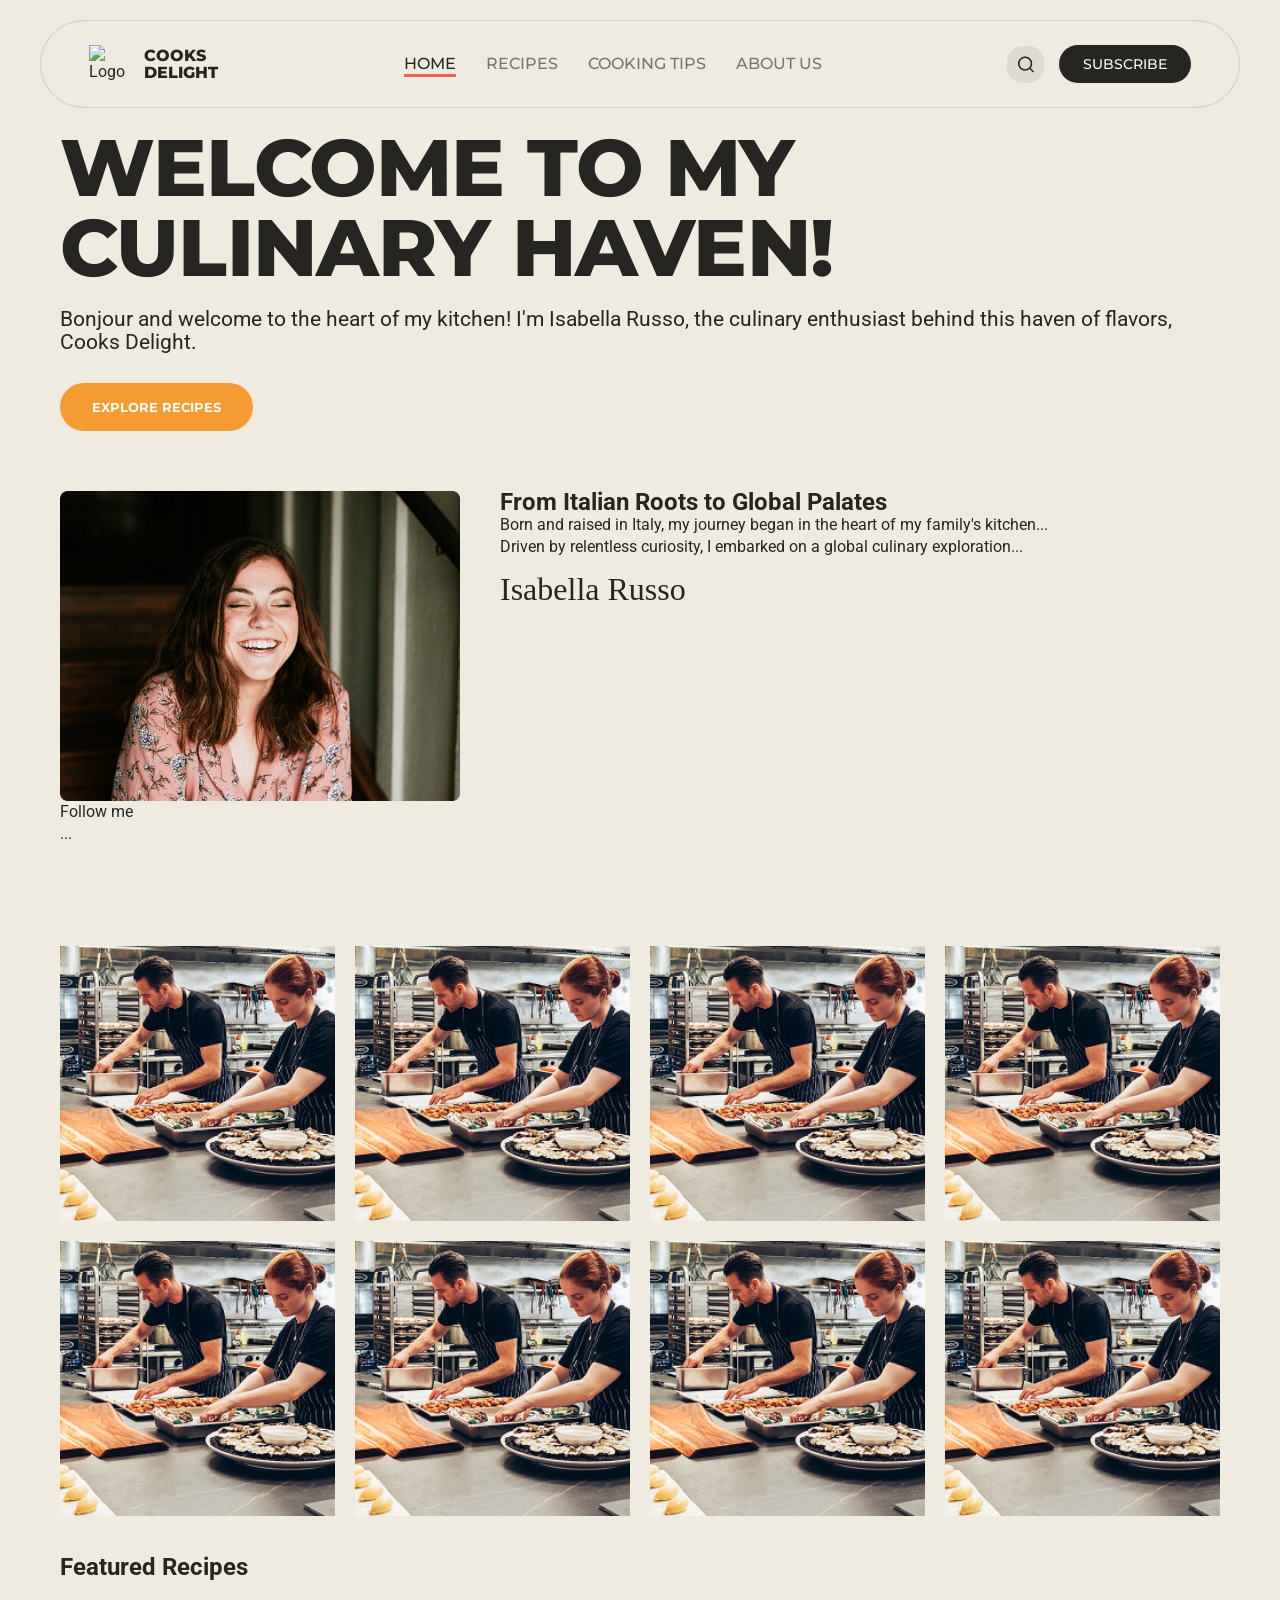
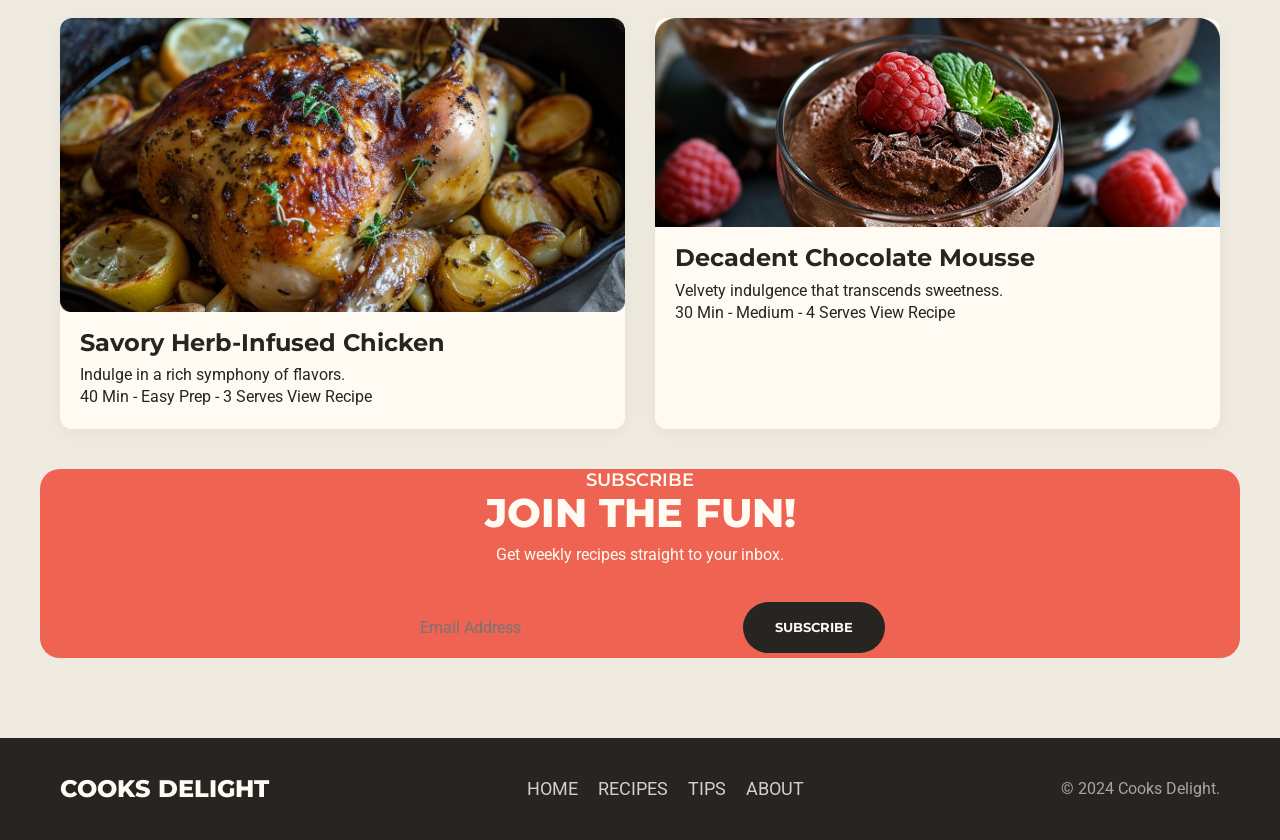
==== index.html @ e59976ca "all css connected" ====
<!DOCTYPE html>
<html lang="en">
<head>
    <meta charset="UTF-8">
    <meta name="viewport" content="width=device-width, initial-scale=1.0">
    <title>Cooks Delight | Culinary Blog</title>
    <link rel="stylesheet" href="css/style.css">
    <link href="https://fonts.googleapis.com/css2?family=Montserrat:wght@700;800&family=Roboto:wght@300;400;500&family=Homemade+Apple&display=swap" rel="stylesheet">
</head>
<body>

    <header class="main-header">
        <nav class="container nav-bar">
           <div class="logo">
                <img src="images/logo.png" alt="Logo" class="logo-icon">
                 <strong>Cooks<br>Delight</strong>
            </div>

            <button class="burger-menu" aria-label="Open menu" onclick="document.querySelector('.nav-links').classList.toggle('active')">
                <span></span>
                <span></span>
                <span></span>
            </button>

            <ul class="nav-links">
                <li><a href="#" class="active">Home</a></li>
                <li><a href="#">Recipes</a></li>
                <li><a href="#">Cooking Tips</a></li>
                <li><a href="#">About Us</a></li>
            </ul>

            <div class="nav-controls">
                <button class="search-btn" aria-label="Search"><img src="images/Search.png" alt="search"></button>
                <button class="subscribe-btn-small">Subscribe</button>
            </div>
        </nav>
    </header>

    <main>
        <section class="hero container">
            <div class="hero-content">
                <h1>Welcome to my Culinary Haven!</h1>
                <div class="hero-description">
                    <p>Bonjour and welcome to the heart of my kitchen! I'm Isabella Russo, the culinary enthusiast behind this haven of flavors, Cooks Delight.</p>
                    <button class="cta-button">Explore Recipes</button>
                </div>
            </div>
        </section>

        <div class="about-section container">
            <div class="about-grid">
                <aside class="author-card">
                    <img src="images/Author.png" alt="Isabella Russo">
                    <div class="social-follow">
                        <span>Follow me</span>
                        <div class="icons">...</div>
                    </div>
                </aside>
                <article class="biography">
                    <h2>From Italian Roots to Global Palates</h2>
                    <p>Born and raised in Italy, my journey began in the heart of my family's kitchen...</p>
                    <p>Driven by relentless curiosity, I embarked on a global culinary exploration...</p>
                    <p class="signature">Isabella Russo</p>
                </article>
            </div>
            <div class="photo-grid">
                    <div class="photo-item"><img src="images/grid1.png" alt="Cooking process 1"></div>
                    <div class="photo-item"><img src="images/grid1.png" alt="Cooking process 2"></div>
                    <div class="photo-item"><img src="images/grid1.png" alt="Cooking process 3"></div>
                    <div class="photo-item"><img src="images/grid1.png" alt="Cooking process 4"></div>
                    <div class="photo-item"><img src="images/grid1.png" alt="Cooking process 5"></div>
                    <div class="photo-item"><img src="images/grid1.png" alt="Cooking process 6"></div>
                    <div class="photo-item"><img src="images/grid1.png" alt="Cooking process 7"></div>
                    <div class="photo-item"><img src="images/grid1.png" alt="Cooking process 8"></div>
            </div>
        </div>

        <section class="featured-recipes container">
            <h2>Featured Recipes</h2>
            <div class="recipe-grid">
                
                <article class="recipe-card" itemscope itemtype="https://schema.org/Recipe">
                    <img itemprop="image" src="images/lemonChicken.png" alt="Herb Chicken">
                    <div class="recipe-info">
                        <h3 itemprop="name">Savory Herb-Infused Chicken</h3>
                        <p itemprop="description">Indulge in a rich symphony of flavors.</p>
                        
                        <ul class="hidden-data">
                            <li itemprop="recipeIngredient">1 whole chicken</li>
                            <li itemprop="recipeIngredient">Fresh rosemary and thyme</li>
                            <li itemprop="recipeInstructions">Preheat oven to 180°C. Season chicken. Roast for 40 minutes.</li>
                        </ul>

                        <div class="recipe-meta">
                            <span>40 Min - Easy Prep - 3 Serves</span>
                            <a href="#" class="view-recipe">View Recipe</a>
                        </div>
                    </div>
                </article>

                <article class="recipe-card" itemscope itemtype="https://schema.org/Recipe">
                    <img itemprop="image" src="images/mosse.png" alt="Chocolate Mousse">
                    <div class="recipe-info">
                        <h3 itemprop="name">Decadent Chocolate Mousse</h3>
                        <p itemprop="description">Velvety indulgence that transcends sweetness.</p>
                        
                        <ul class="hidden-data">
                            <li itemprop="recipeIngredient">Dark chocolate</li>
                            <li itemprop="recipeIngredient">Heavy cream</li>
                            <li itemprop="recipeInstructions">Melt chocolate. Whip cream. Fold together and chill for 2 hours.</li>
                        </ul>

                        <div class="recipe-meta">
                            <span>30 Min - Medium - 4 Serves</span>
                            <a href="#" class="view-recipe">View Recipe</a>
                        </div>
                    </div>
                </article>

            </div>
        </section>

        <section class="cta-box container">
            <div class="cta-content">
                <span>Subscribe</span>
                <h2>Join the fun!</h2>
                <p>Get weekly recipes straight to your inbox.</p>
                <form class="subscribe-form">
                    <input type="email" placeholder="Email Address" required>
                    <button type="submit">Subscribe</button>
                </form>
            </div>
        </section>
    </main>

    <footer class="main-footer">
        <div class="container footer-content">
            <div class="logo-footer">Cooks Delight</div>
            <nav class="footer-nav">
                <a href="#">Home</a>
                <a href="#">Recipes</a>
                <a href="#">Tips</a>
                <a href="#">About</a>
            </nav>
            <p class="copyright">© 2024 Cooks Delight.</p>
        </div>
    </footer>

</body>
</html>
---- css/style.css ----
@import 'variables.css';
@import 'header.css';
@import 'main.css';
@import 'footer.css';

/* 2. БАЗОВЫЕ СБРОСЫ (Reset) */
* {
    margin: 0;
    padding: 0;
    box-sizing: border-box; 
}

html {
    scroll-behavior: smooth; 
}

body {
    background-color: var(--color-background);
    font-family: var(--font-body);
    color: var(--color-dark);
    line-height: var(--lh-p);
    -webkit-font-smoothing: antialiased;
}

/* 3. ГЛОБАЛЬНЫЕ КЛАССЫ (Layout) */
.container {
    max-width: var(--container-width, 1200px); /* Добавил фоллбэк на всякий случай */
    margin: 0 auto;
    padding: 0 20px; 
}

.hidden-data {
    display: none;
}

img {
    max-width: 100%;
    height: auto;
    display: block;
}

a {
    text-decoration: none;
    color: inherit;
    transition: var(--transition, 0.3s ease);
}

button {
    cursor: pointer;
    border: none;
    background: none;
    transition: var(--transition, 0.3s ease);
}

/* 4. КОРРЕКЦИЯ ДЛЯ СЕКЦИИ ABOUT */
.about-grid {
    display: flex;
    flex-direction: column;
    gap: 40px;
    padding: 60px 0;
}

.signature {
    font-family: var(--font-signature);
    font-size: 32px;
    margin-top: 20px;
}

@media (min-width: 1024px) {
    .about-grid {
        flex-direction: row; 
        align-items: flex-start;
    }
    
    .author-card {
        flex: 0 0 400px; 
    }
}
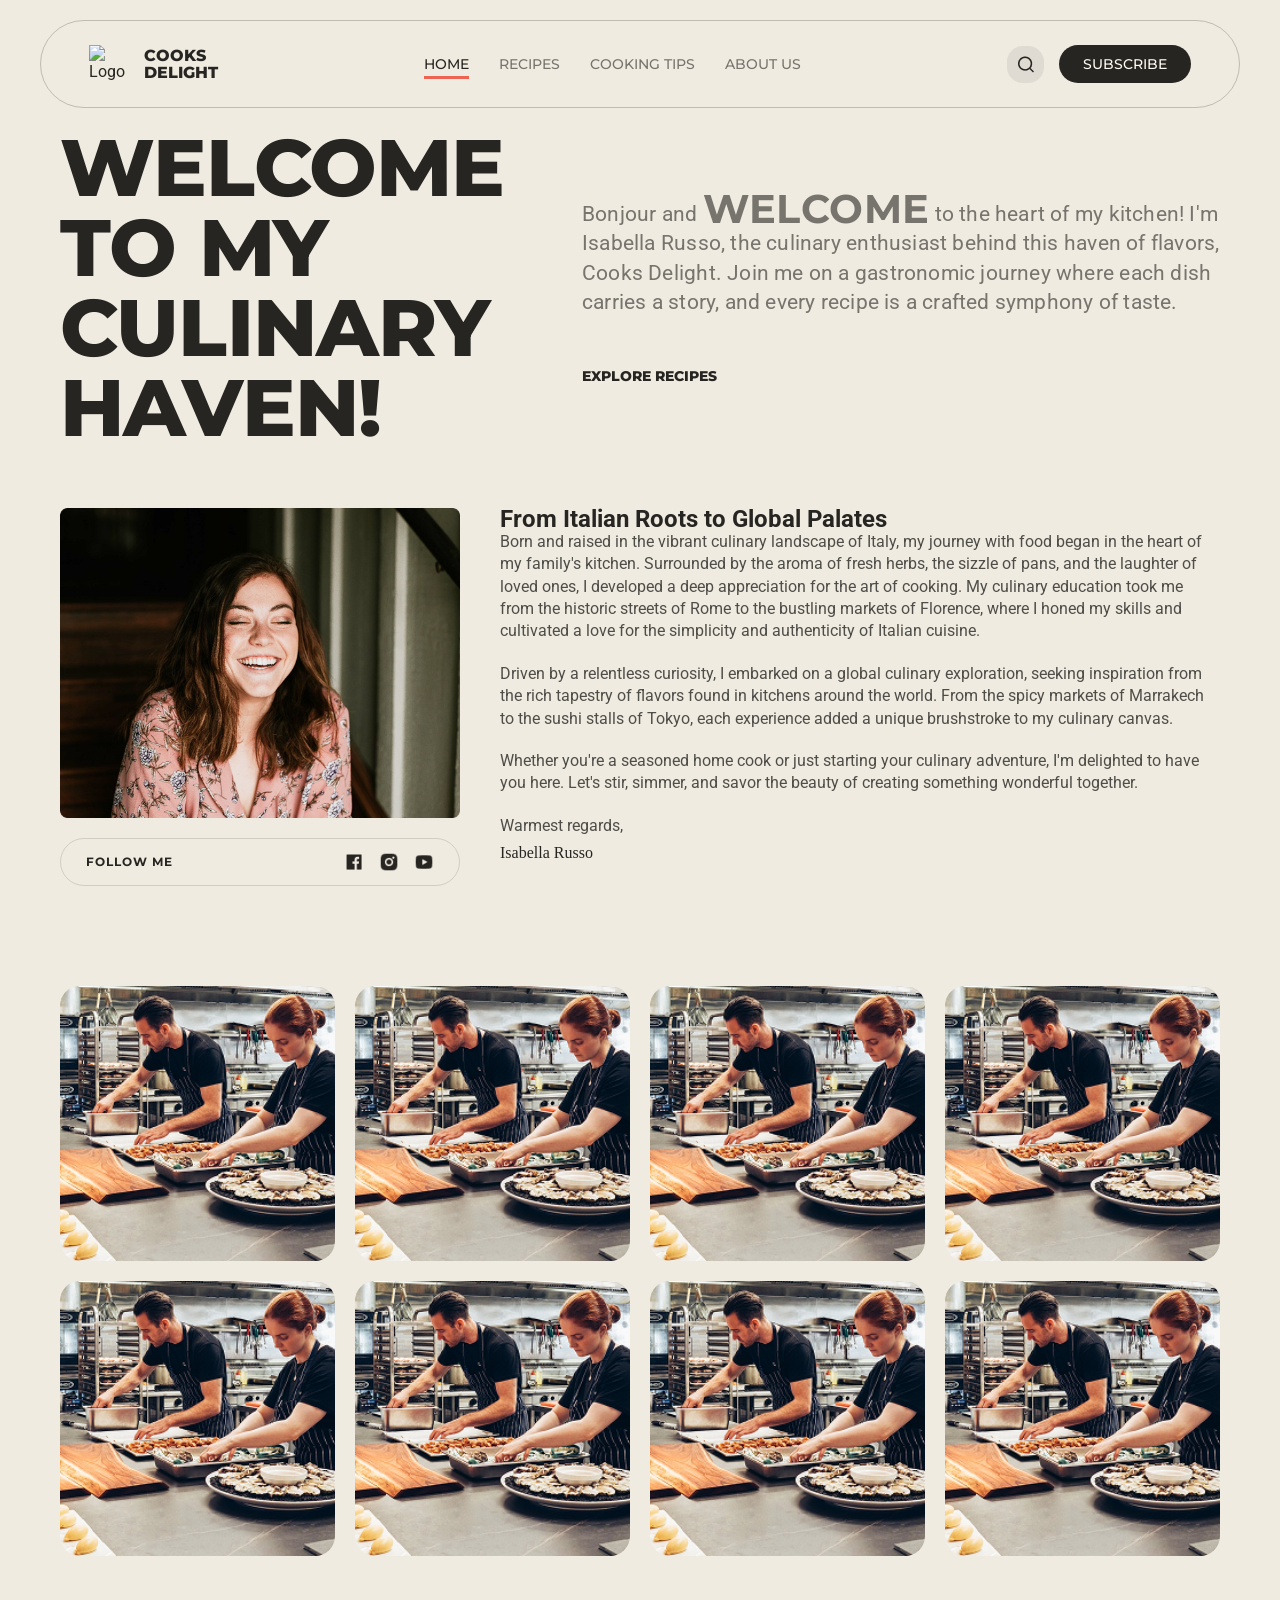
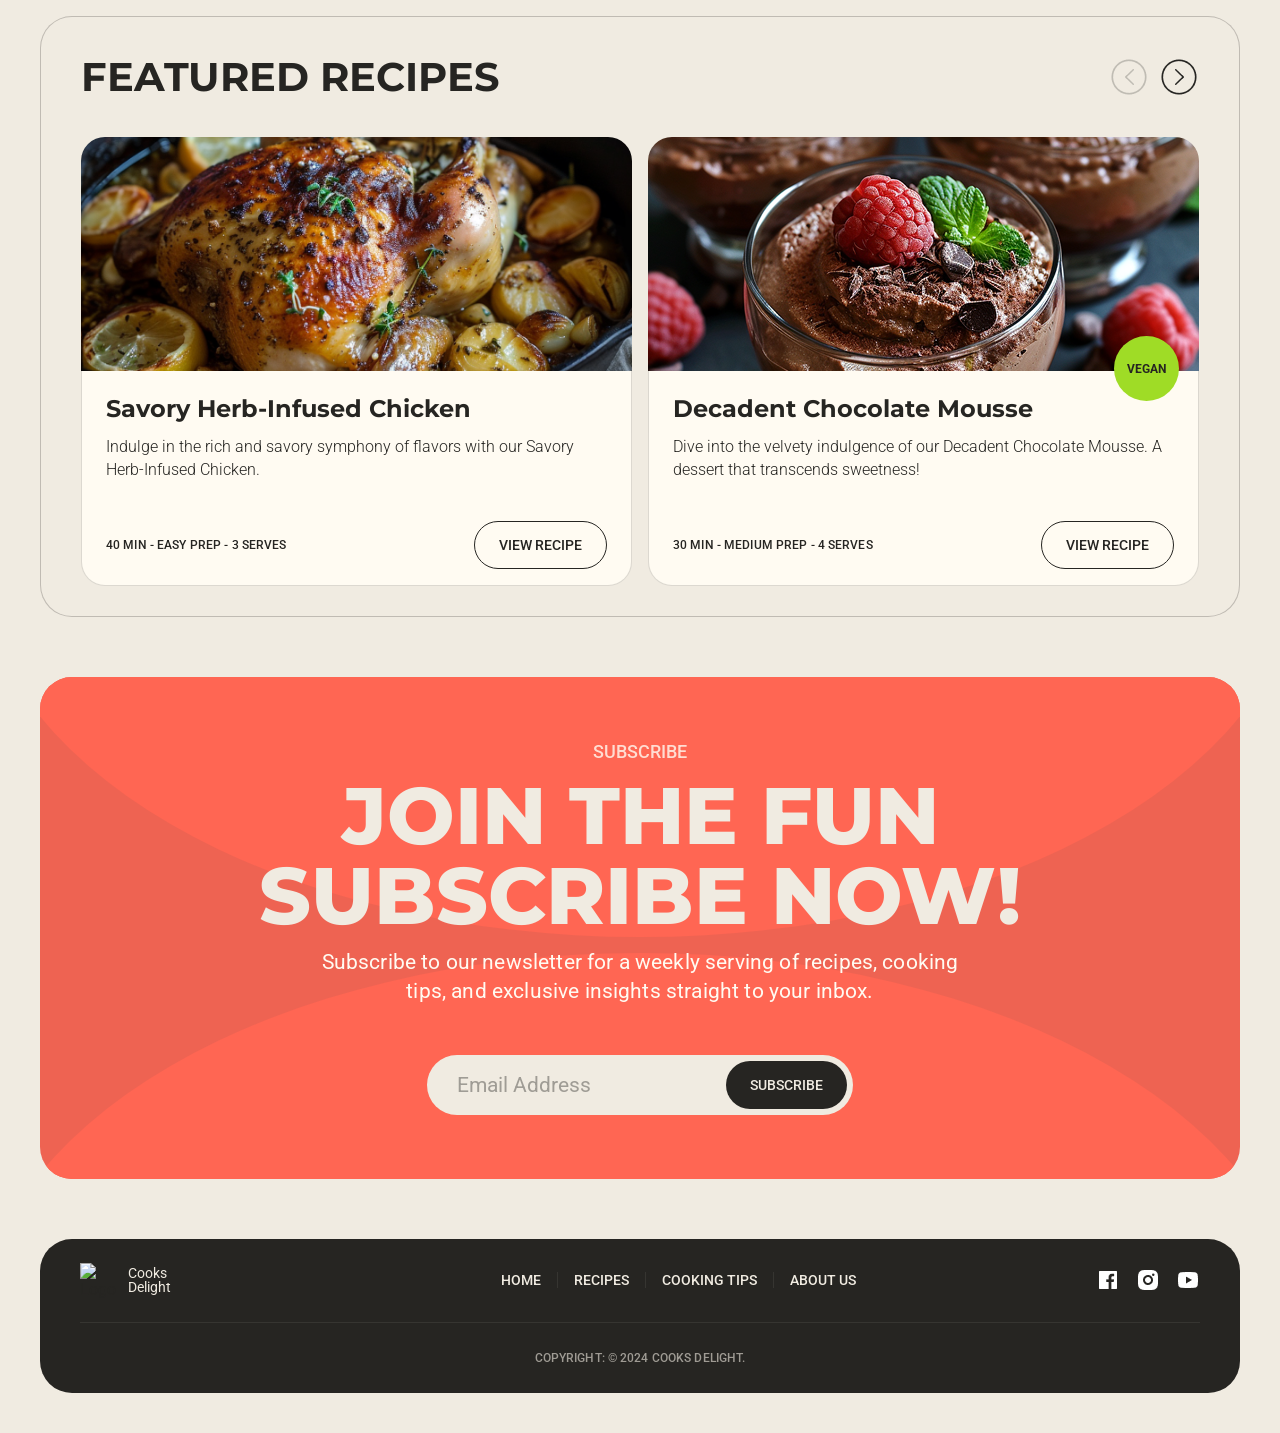
==== commit df8f2dab: "all css connected" ====
--- a/index.html
+++ b/index.html
@@ -41,8 +41,8 @@
             <div class="hero-content">
                 <h1>Welcome to my Culinary Haven!</h1>
                 <div class="hero-description">
-                    <p>Bonjour and welcome to the heart of my kitchen! I'm Isabella Russo, the culinary enthusiast behind this haven of flavors, Cooks Delight.</p>
-                    <button class="cta-button">Explore Recipes</button>
+                <p>Bonjour and <span class="highlight-welcome">WELCOME</span> to the heart of my kitchen! I'm Isabella Russo, the culinary enthusiast behind this haven of flavors, Cooks Delight. Join me on a gastronomic journey where each dish carries a story, and every recipe is a crafted symphony of taste.</p>
+                <button class="cta-button">Explore Recipes</button>
                 </div>
             </div>
         </section>
@@ -52,14 +52,20 @@
                 <aside class="author-card">
                     <img src="images/Author.png" alt="Isabella Russo">
                     <div class="social-follow">
-                        <span>Follow me</span>
-                        <div class="icons">...</div>
+                    <span>Follow me</span>
+                        <div class="icons">
+                            <a href="#"><img src="images/facebook.png" alt="FB"></a>
+                            <a href="#"><img src="images/instagram.png" alt="IG"></a>
+                            <a href="#"><img src="images/youtube.png" alt="YT"></a>
+                        </div>
                     </div>
                 </aside>
                 <article class="biography">
                     <h2>From Italian Roots to Global Palates</h2>
-                    <p>Born and raised in Italy, my journey began in the heart of my family's kitchen...</p>
-                    <p>Driven by relentless curiosity, I embarked on a global culinary exploration...</p>
+                    <p>Born and raised in the vibrant culinary landscape of Italy, my journey with food began in the heart of my family's kitchen. Surrounded by the aroma of fresh herbs, the sizzle of pans, and the laughter of loved ones, I developed a deep appreciation for the art of cooking. My culinary education took me from the historic streets of Rome to the bustling markets of Florence, where I honed my skills and cultivated a love for the simplicity and authenticity of Italian cuisine.</p>
+                    <p>Driven by a relentless curiosity, I embarked on a global culinary exploration, seeking inspiration from the rich tapestry of flavors found in kitchens around the world. From the spicy markets of Marrakech to the sushi stalls of Tokyo, each experience added a unique brushstroke to my culinary canvas.</p>
+                    <p>Whether you're a seasoned home cook or just starting your culinary adventure, I'm delighted to have you here. Let's stir, simmer, and savor the beauty of creating something wonderful together.</p>
+                    <p>Warmest regards,</p>
                     <p class="signature">Isabella Russo</p>
                 </article>
             </div>
@@ -76,75 +82,101 @@
         </div>
 
         <section class="featured-recipes container">
-            <h2>Featured Recipes</h2>
-            <div class="recipe-grid">
+    <div class="featured-header">
+        <h2>Featured Recipes</h2>
+        <div class="slider-controls">
+            <div class="arrow-btn" aria-label="Previous"><img src="images/ArrowLeft.png" alt="ArrowLeft"></div>
+            <div class="arrow-btn" aria-label="Next"><img src="images/ArrowRight.png" alt="ArrowRight"></div>
+        </div>
+    </div>
+
+    <div class="recipe-grid">
+        <article class="recipe-card" itemscope itemtype="https://schema.org/Recipe">
+            <img itemprop="image" src="images/lemonChicken.png" alt="Herb Chicken">
+            <div class="recipe-info">
+                <div class="recipe-copy">
+                    <h3 itemprop="name">Savory Herb-Infused Chicken</h3>
+                    <p itemprop="description">Indulge in the rich and savory symphony of flavors with our Savory Herb-Infused Chicken.</p>
+                </div>
                 
-                <article class="recipe-card" itemscope itemtype="https://schema.org/Recipe">
-                    <img itemprop="image" src="images/lemonChicken.png" alt="Herb Chicken">
-                    <div class="recipe-info">
-                        <h3 itemprop="name">Savory Herb-Infused Chicken</h3>
-                        <p itemprop="description">Indulge in a rich symphony of flavors.</p>
-                        
-                        <ul class="hidden-data">
-                            <li itemprop="recipeIngredient">1 whole chicken</li>
-                            <li itemprop="recipeIngredient">Fresh rosemary and thyme</li>
-                            <li itemprop="recipeInstructions">Preheat oven to 180°C. Season chicken. Roast for 40 minutes.</li>
-                        </ul>
+                <ul class="hidden-data">
+                    <li itemprop="recipeIngredient">1 whole chicken</li>
+                    <li itemprop="recipeInstructions">Preheat oven to 180°C. Season chicken. Roast for 40 minutes.</li>
+                </ul>
 
-                        <div class="recipe-meta">
-                            <span>40 Min - Easy Prep - 3 Serves</span>
-                            <a href="#" class="view-recipe">View Recipe</a>
-                        </div>
-                    </div>
-                </article>
+                <div class="recipe-meta">
+                    <span>40 Min - easy prep - 3 serves</span>
+                    <a href="#" class="view-recipe">View Recipe</a>
+                </div>
+            </div>
+        </article>
 
-                <article class="recipe-card" itemscope itemtype="https://schema.org/Recipe">
-                    <img itemprop="image" src="images/mosse.png" alt="Chocolate Mousse">
-                    <div class="recipe-info">
-                        <h3 itemprop="name">Decadent Chocolate Mousse</h3>
-                        <p itemprop="description">Velvety indulgence that transcends sweetness.</p>
-                        
-                        <ul class="hidden-data">
-                            <li itemprop="recipeIngredient">Dark chocolate</li>
-                            <li itemprop="recipeIngredient">Heavy cream</li>
-                            <li itemprop="recipeInstructions">Melt chocolate. Whip cream. Fold together and chill for 2 hours.</li>
-                        </ul>
+        <article class="recipe-card" itemscope itemtype="https://schema.org/Recipe">
+            <div class="image-wrapper">
+                <img itemprop="image" src="images/mosse.png" alt="Chocolate Mousse">
+                <div class="vegan-tag">Vegan</div> </div>
+            <div class="recipe-info">
+                <div class="recipe-copy">
+                    <h3 itemprop="name">Decadent Chocolate Mousse</h3>
+                    <p itemprop="description">Dive into the velvety indulgence of our Decadent Chocolate Mousse. A dessert that transcends sweetness!</p>
+                </div>
+                
+                <ul class="hidden-data">
+                    <li itemprop="recipeIngredient">Dark chocolate</li>
+                    <li itemprop="recipeInstructions">Melt chocolate. Whip cream. Fold together and chill for 2 hours.</li>
+                </ul>
 
-                        <div class="recipe-meta">
-                            <span>30 Min - Medium - 4 Serves</span>
-                            <a href="#" class="view-recipe">View Recipe</a>
-                        </div>
-                    </div>
-                </article>
-
+                <div class="recipe-meta">
+                    <span>30 Min - medium prep - 4 serves</span>
+                    <a href="#" class="view-recipe">View Recipe</a>
+                </div>
             </div>
-        </section>
+        </article>
+    </div>
+</section>
 
         <section class="cta-box container">
-            <div class="cta-content">
-                <span>Subscribe</span>
-                <h2>Join the fun!</h2>
-                <p>Get weekly recipes straight to your inbox.</p>
-                <form class="subscribe-form">
-                    <input type="email" placeholder="Email Address" required>
-                    <button type="submit">Subscribe</button>
-                </form>
-            </div>
-        </section>
+    <div class="bg-shape shape-top"></div>
+    <div class="bg-shape shape-bottom"></div>
+
+    <div class="cta-content">
+        <span class="cta-subtitle">subscribe</span>
+        <h2>Join the fun<br>Subscribe now!</h2>
+        <p>Subscribe to our newsletter for a weekly serving of recipes, cooking tips, and exclusive insights straight to your inbox.</p>
+        
+        <form class="subscribe-form">
+            <input type="email" placeholder="Email Address" required>
+            <button type="submit">Subscribe</button>
+        </form>
+    </div>
+</section>
     </main>
 
-    <footer class="main-footer">
-        <div class="container footer-content">
-            <div class="logo-footer">Cooks Delight</div>
-            <nav class="footer-nav">
-                <a href="#">Home</a>
-                <a href="#">Recipes</a>
-                <a href="#">Tips</a>
-                <a href="#">About</a>
-            </nav>
-            <p class="copyright">© 2024 Cooks Delight.</p>
+    <footer class="main-footer container">
+    <div class="footer-wrapper">
+        <div class="logo-footer">
+            <img src="images/logo.png" alt="Logo" class="footer-logo-icon"> <span>Cooks<br>Delight</span>
         </div>
-    </footer>
+
+        <nav class="footer-nav">
+            <a href="#">Home</a>
+            <span class="nav-separator"></span>
+            <a href="#">Recipes</a>
+            <span class="nav-separator"></span>
+            <a href="#">Cooking Tips</a>
+            <span class="nav-separator"></span>
+            <a href="#">About Us</a>
+        </nav>
+
+        <div class="footer-socials">
+            <a href="#"><img src="images/facebook.png" alt="FB"></a>
+            <a href="#"><img src="images/instagram.png" alt="IG"></a>
+            <a href="#"><img src="images/youtube.png" alt="YT"></a>
+        </div>
+    </div>
+
+    <p class="copyright">Copyright: © 2024 Cooks Delight.</p>
+</footer>
 
 </body>
 </html>
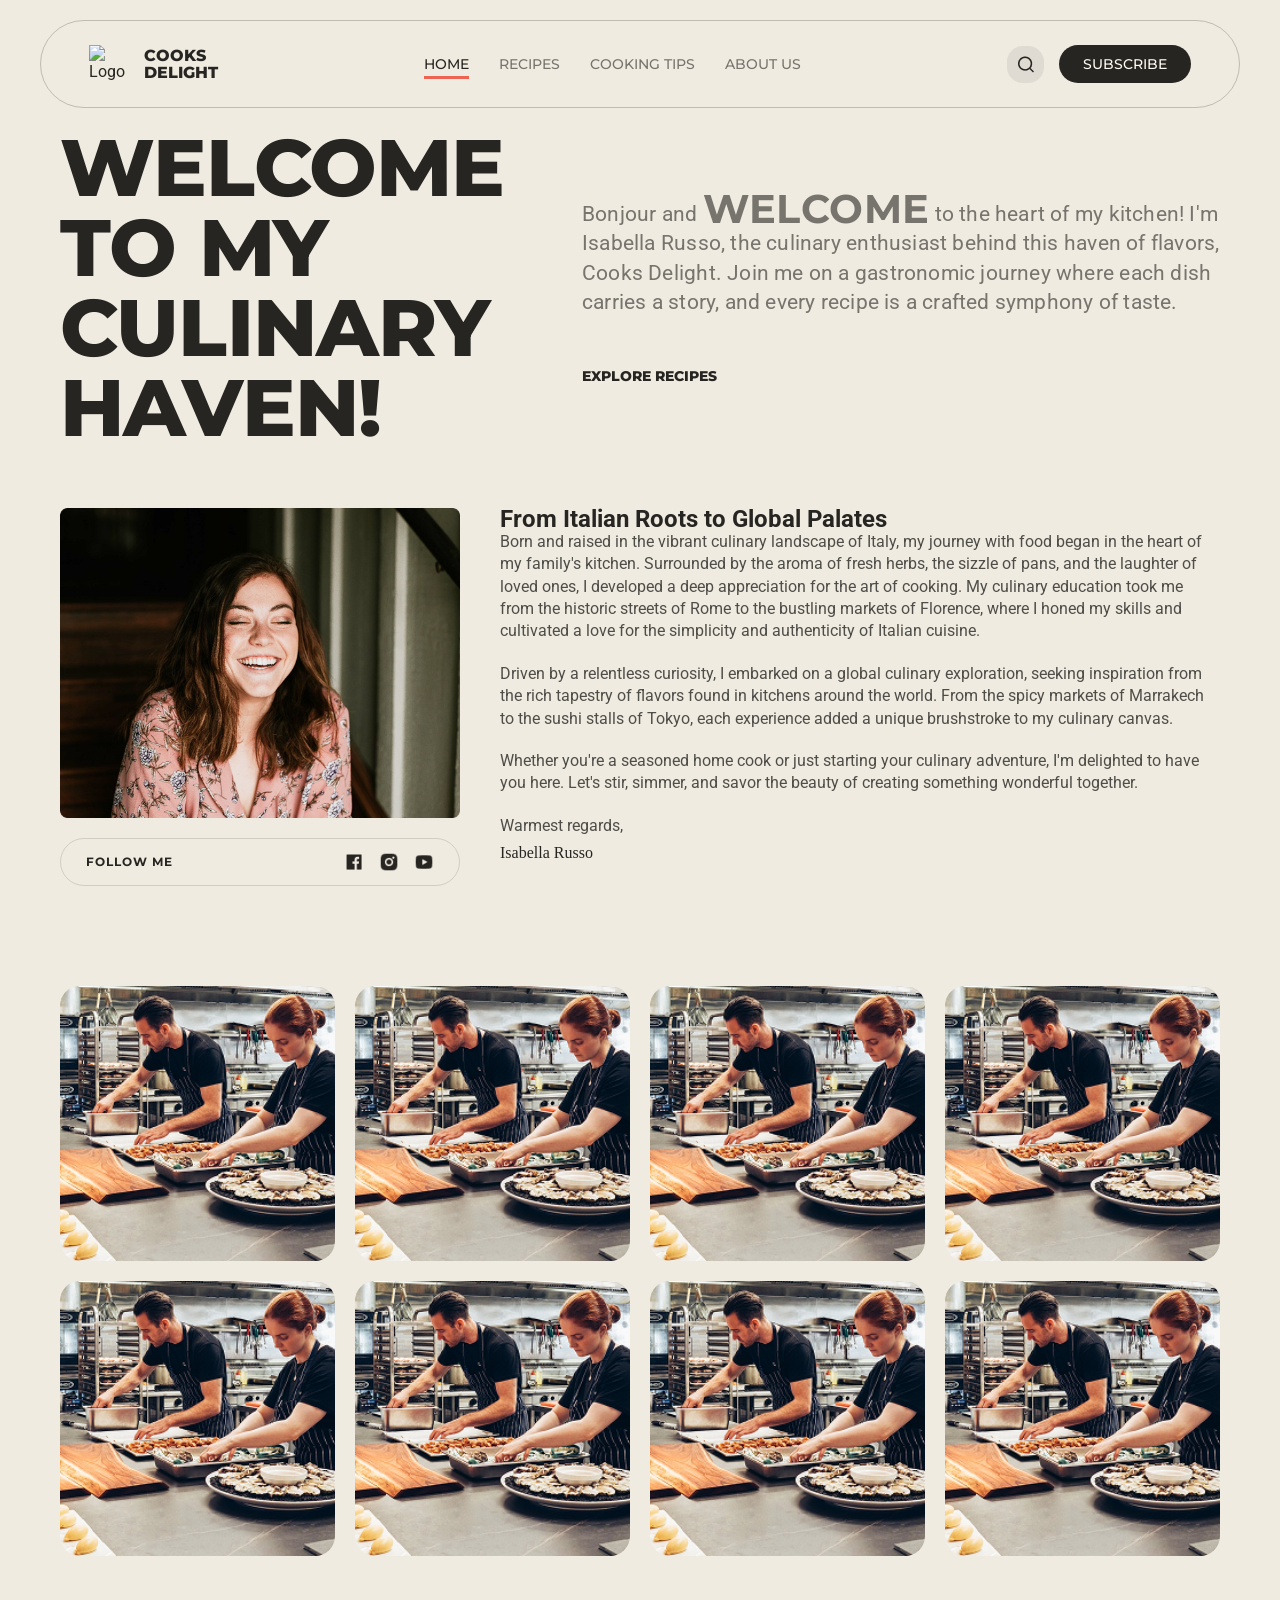
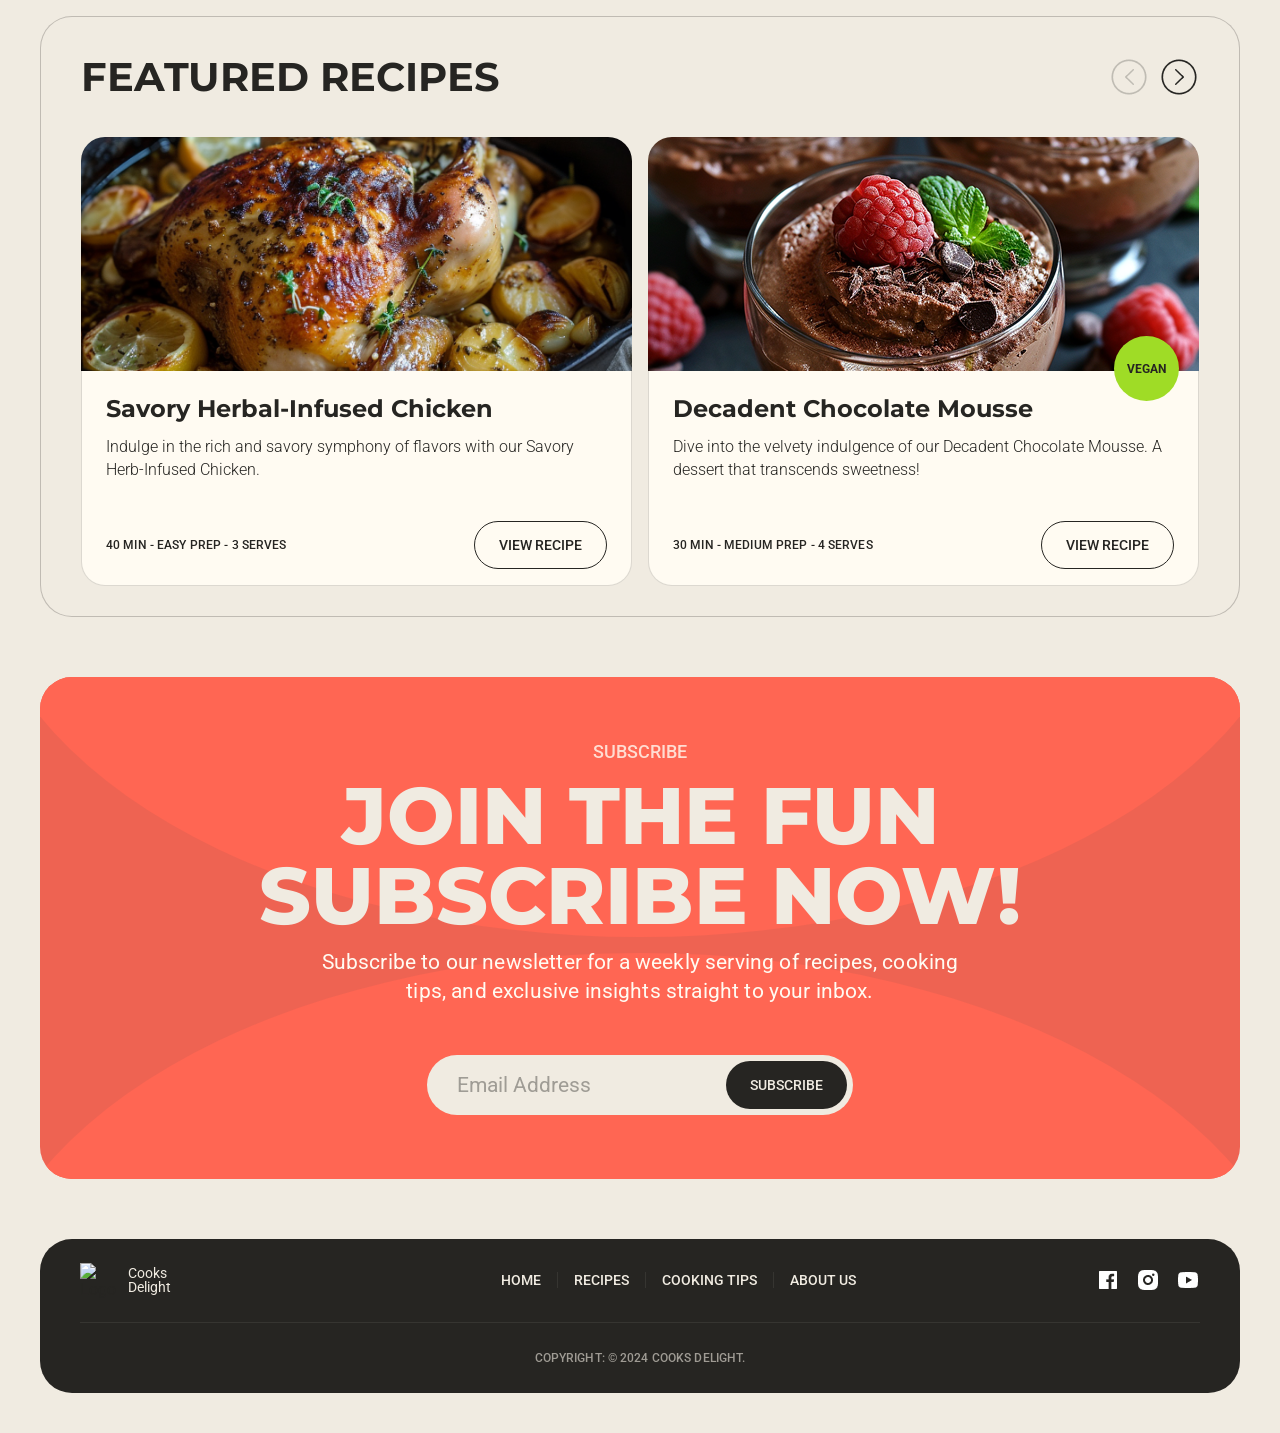
==== commit b1ac101e: "all css fixes" ====
--- a/index.html
+++ b/index.html
@@ -48,6 +48,7 @@
         </section>
 
         <div class="about-section container">
+
             <div class="about-grid">
                 <aside class="author-card">
                     <img src="images/Author.png" alt="Isabella Russo">
@@ -69,6 +70,7 @@
                     <p class="signature">Isabella Russo</p>
                 </article>
             </div>
+
             <div class="photo-grid">
                     <div class="photo-item"><img src="images/grid1.png" alt="Cooking process 1"></div>
                     <div class="photo-item"><img src="images/grid1.png" alt="Cooking process 2"></div>
@@ -80,13 +82,17 @@
                     <div class="photo-item"><img src="images/grid1.png" alt="Cooking process 8"></div>
             </div>
         </div>
+    <section class="featured-recipes container">
 
-        <section class="featured-recipes container">
     <div class="featured-header">
         <h2>Featured Recipes</h2>
-        <div class="slider-controls">
-            <div class="arrow-btn" aria-label="Previous"><img src="images/ArrowLeft.png" alt="ArrowLeft"></div>
-            <div class="arrow-btn" aria-label="Next"><img src="images/ArrowRight.png" alt="ArrowRight"></div>
+            <div class="slider-controls">
+                <div class="arrow-btn" role="button" aria-label="Previous" tabindex="0">
+            <img src="images/ArrowLeft.png" alt="">
+        </div>
+            <div class="arrow-btn" role="button" aria-label="Next" tabindex="0">
+                <img src="images/ArrowRight.png" alt="">
+            </div>
         </div>
     </div>
 
@@ -95,7 +101,7 @@
             <img itemprop="image" src="images/lemonChicken.png" alt="Herb Chicken">
             <div class="recipe-info">
                 <div class="recipe-copy">
-                    <h3 itemprop="name">Savory Herb-Infused Chicken</h3>
+                    <h3 itemprop="name">Savory Herbal-Infused Chicken</h3>
                     <p itemprop="description">Indulge in the rich and savory symphony of flavors with our Savory Herb-Infused Chicken.</p>
                 </div>
                 
--- a/css/style.css
+++ b/css/style.css
@@ -3,7 +3,6 @@
 @import 'main.css';
 @import 'footer.css';
 
-/* 2. БАЗОВЫЕ СБРОСЫ (Reset) */
 * {
     margin: 0;
     padding: 0;
@@ -22,9 +21,8 @@
     -webkit-font-smoothing: antialiased;
 }
 
-/* 3. ГЛОБАЛЬНЫЕ КЛАССЫ (Layout) */
 .container {
-    max-width: var(--container-width, 1200px); /* Добавил фоллбэк на всякий случай */
+    max-width: var(--container-width, 1200px); 
     margin: 0 auto;
     padding: 0 20px; 
 }
@@ -52,7 +50,6 @@
     transition: var(--transition, 0.3s ease);
 }
 
-/* 4. КОРРЕКЦИЯ ДЛЯ СЕКЦИИ ABOUT */
 .about-grid {
     display: flex;
     flex-direction: column;
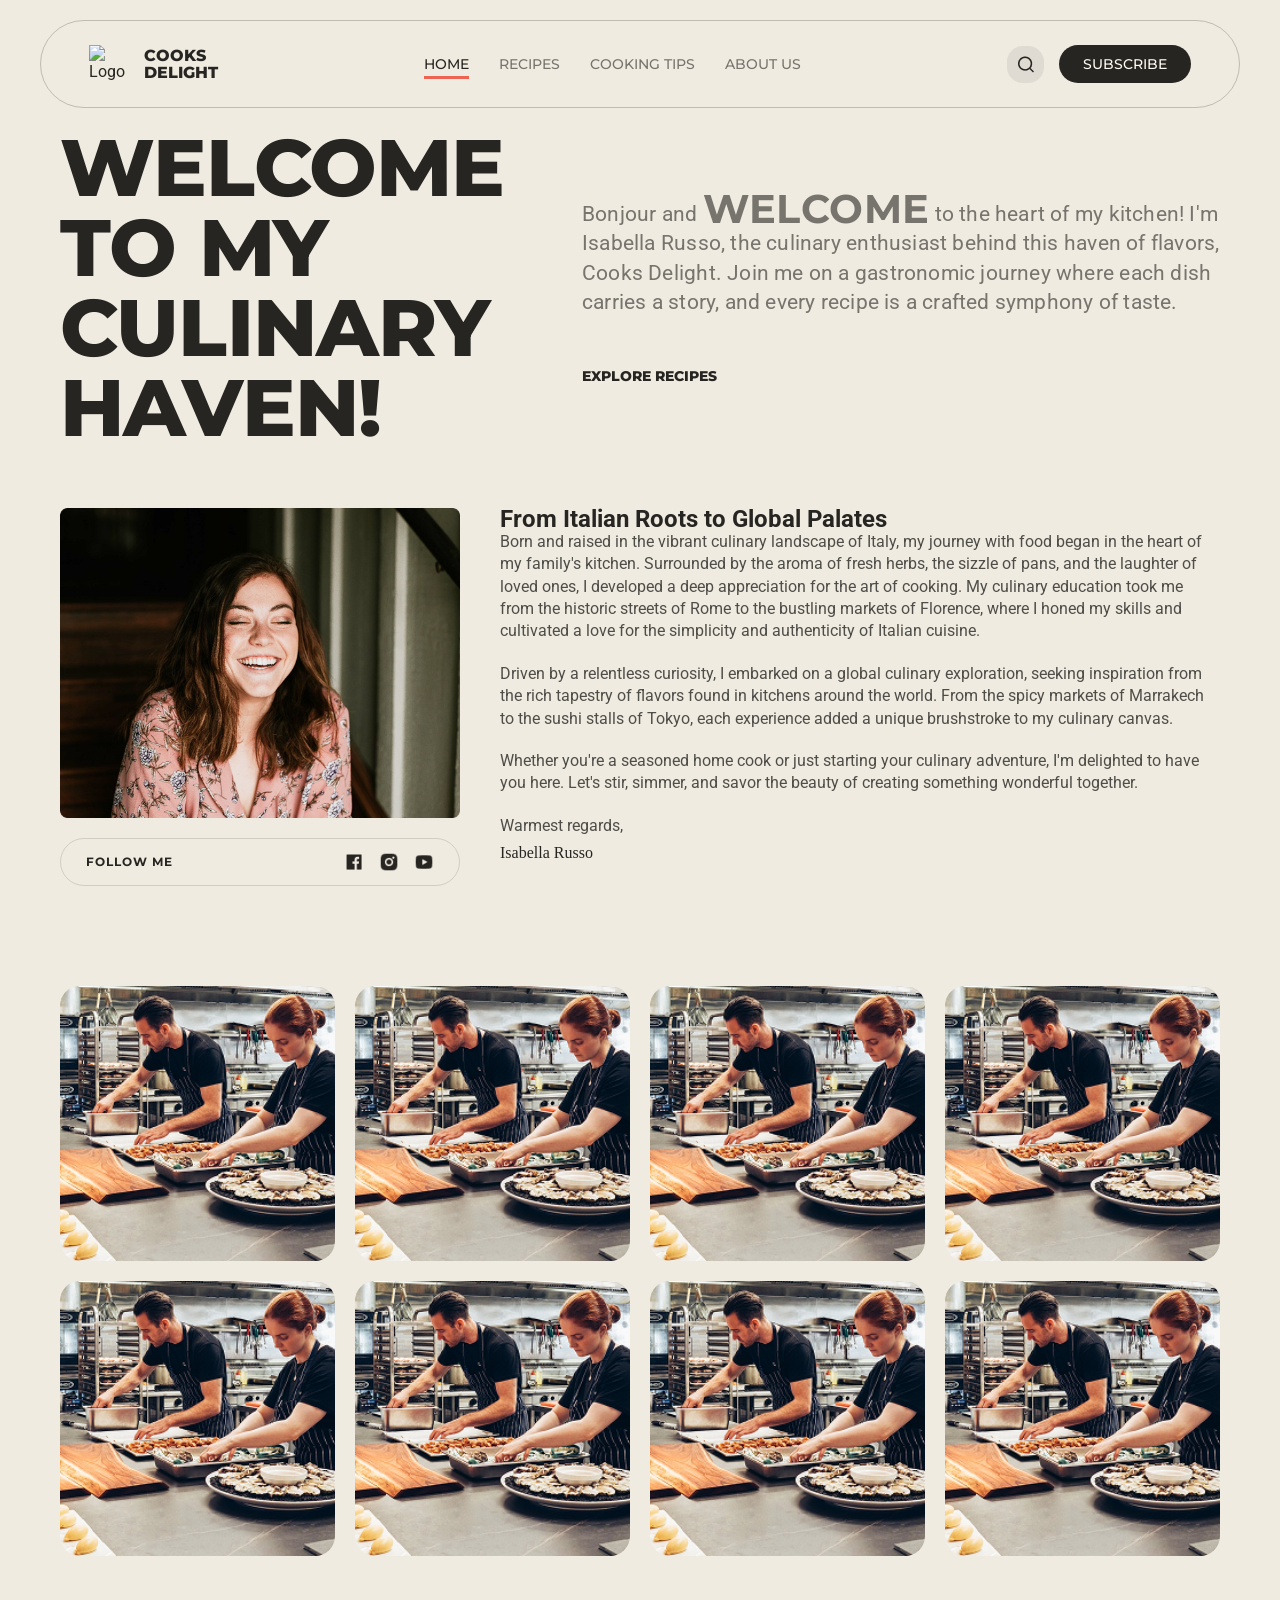
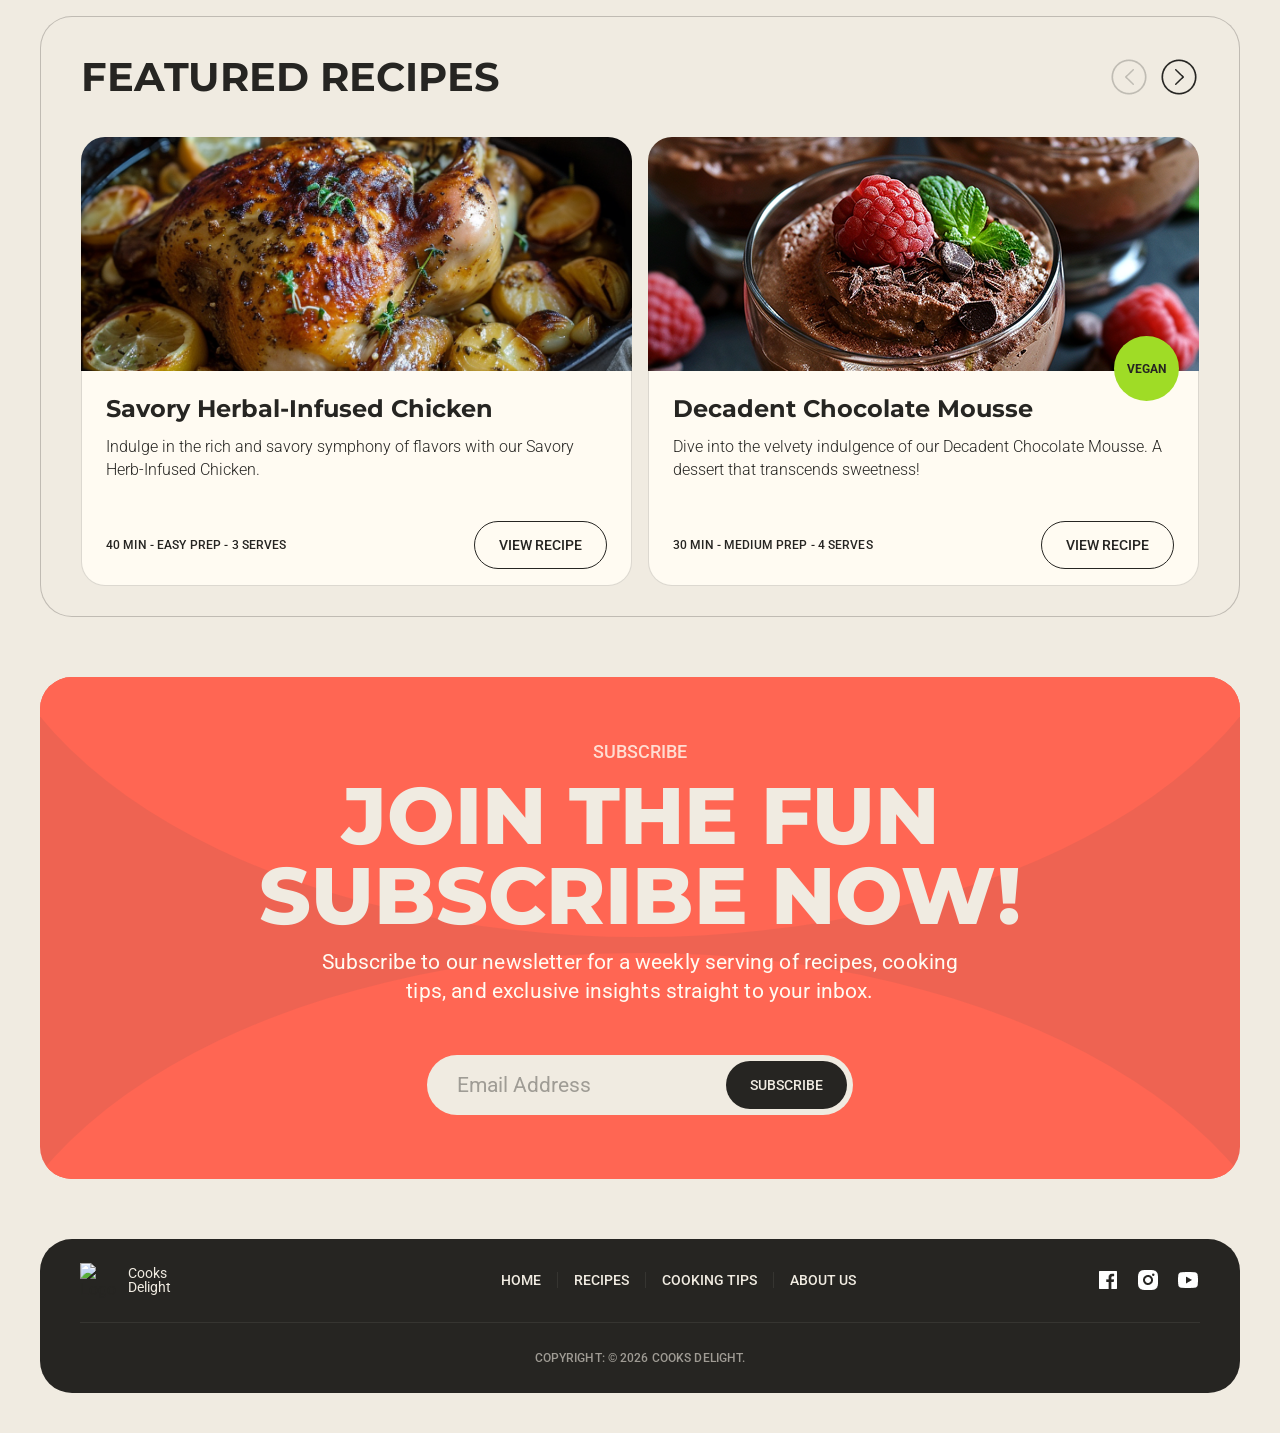
==== commit a9d49f92: "fsf" ====
--- a/index.html
+++ b/index.html
@@ -48,7 +48,6 @@
         </section>
 
         <div class="about-section container">
-
             <div class="about-grid">
                 <aside class="author-card">
                     <img src="images/Author.png" alt="Isabella Russo">
@@ -181,7 +180,7 @@
         </div>
     </div>
 
-    <p class="copyright">Copyright: © 2024 Cooks Delight.</p>
+    <p class="copyright">Copyright: &copy; 2026 Cooks Delight.</p>
 </footer>
 
 </body>
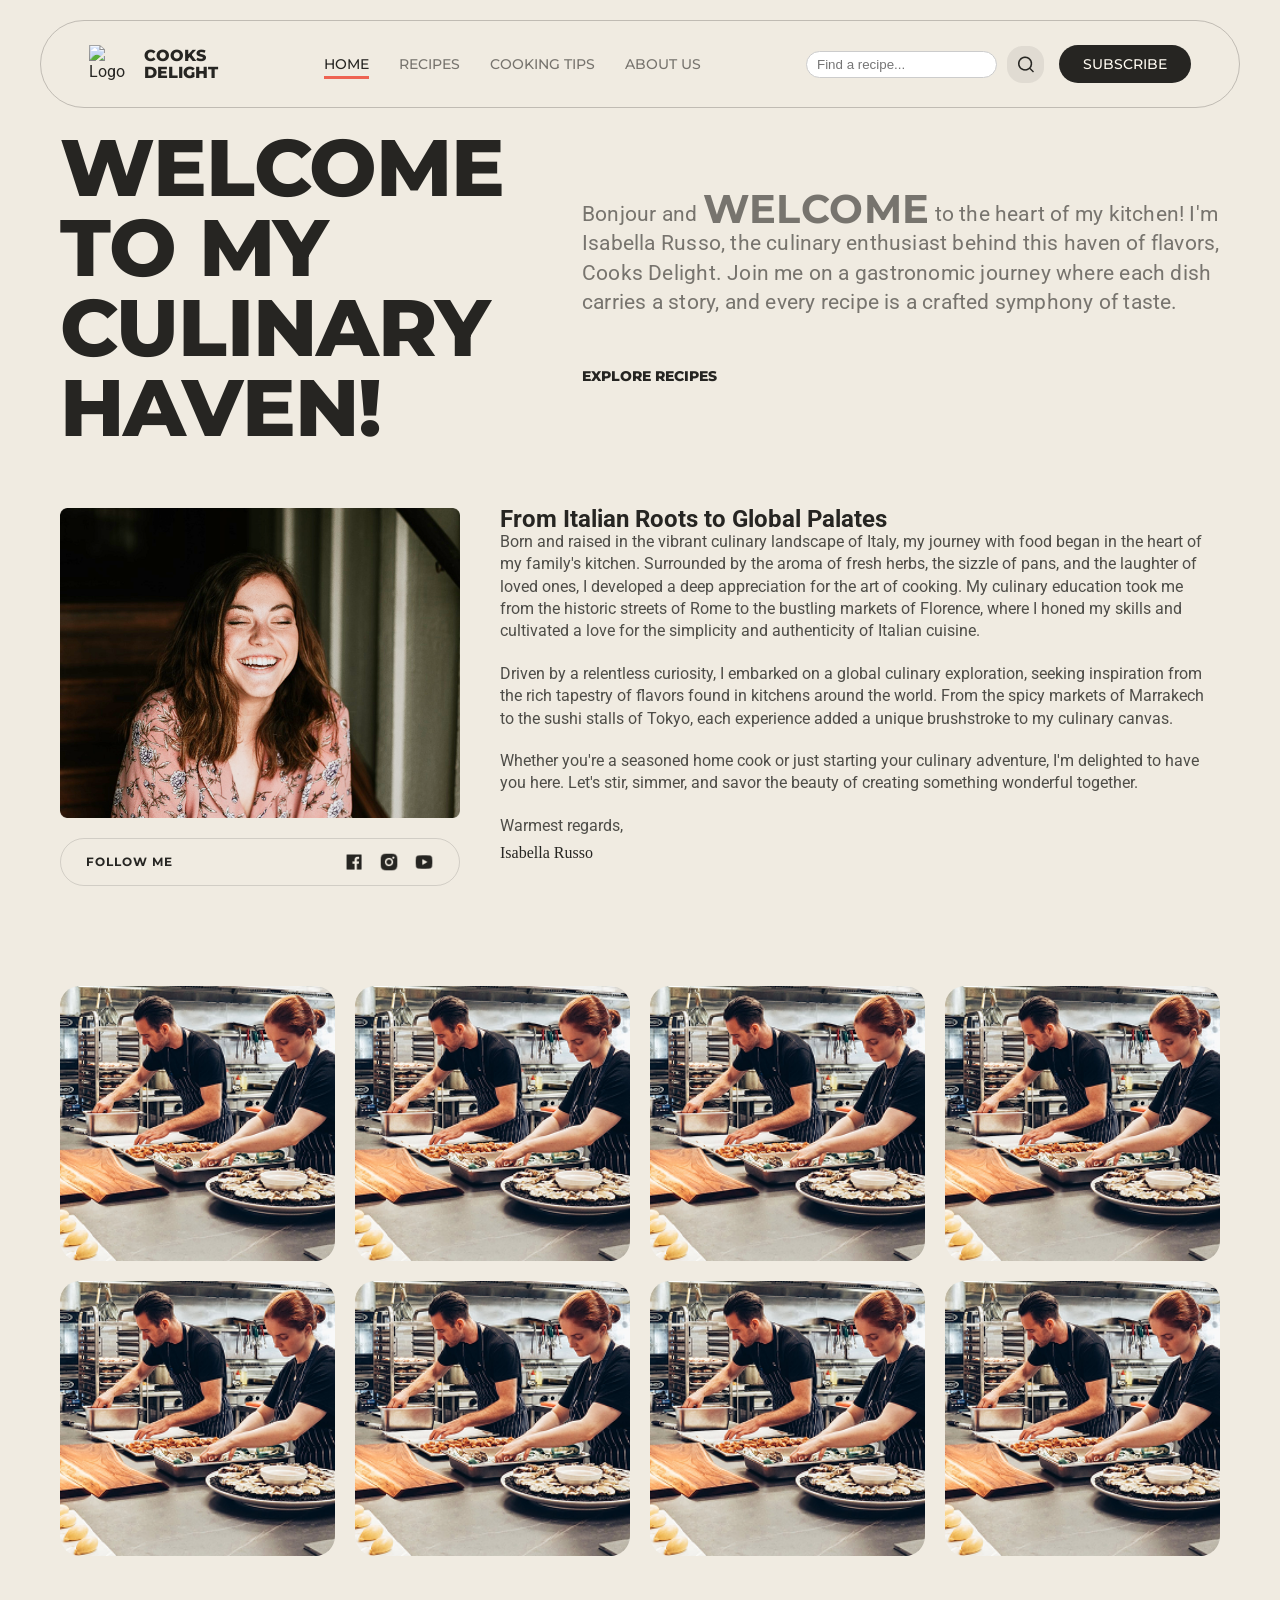
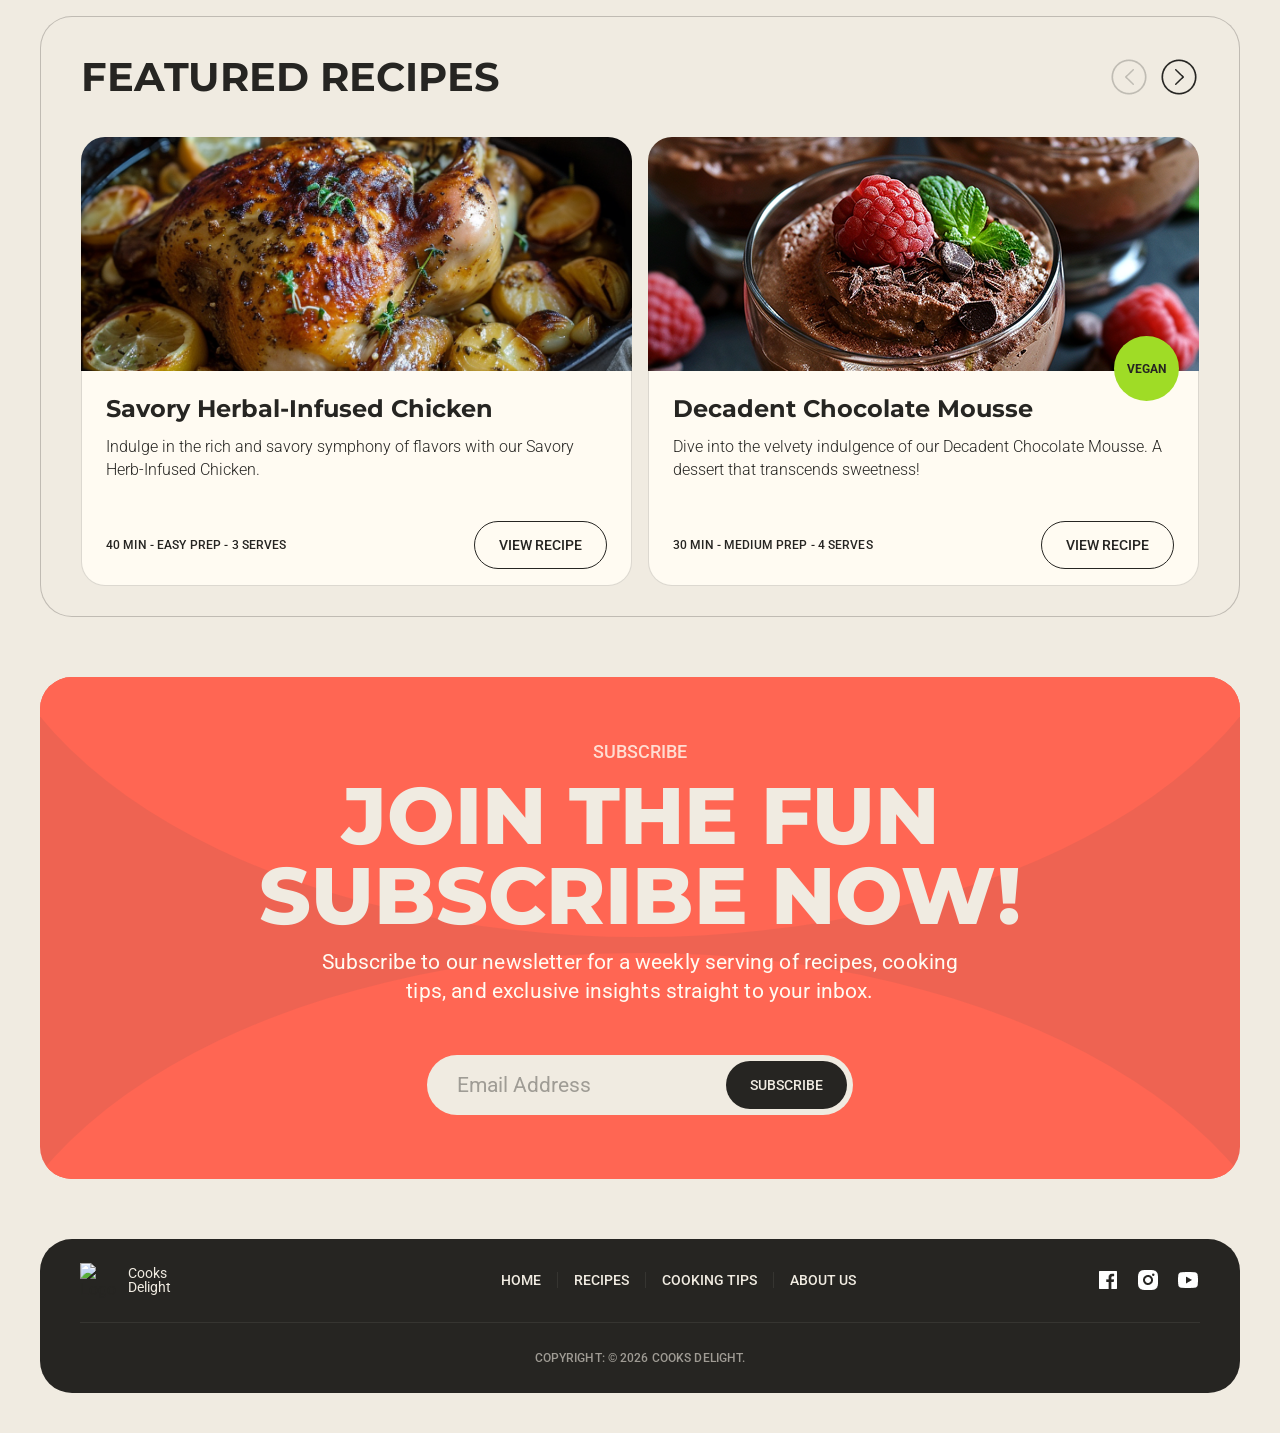
==== commit 2f7839d0: "api done" ====
--- a/index.html
+++ b/index.html
@@ -12,7 +12,7 @@
     <header class="main-header">
         <nav class="container nav-bar">
            <div class="logo">
-                <img src="images/logo.png" alt="Logo" class="logo-icon">
+                <img src="images/logo.png" alt="Logo" class="logo-icon" title="logo">
                  <strong>Cooks<br>Delight</strong>
             </div>
 
@@ -24,15 +24,20 @@
 
             <ul class="nav-links">
                 <li><a href="#" class="active">Home</a></li>
-                <li><a href="#">Recipes</a></li>
+                <li><a href="recipe.html">Recipes</a></a></li>
                 <li><a href="#">Cooking Tips</a></li>
-                <li><a href="#">About Us</a></li>
+                <li><a href="#about">About Us</a></li>
             </ul>
 
             <div class="nav-controls">
-                <button class="search-btn" aria-label="Search"><img src="images/Search.png" alt="search"></button>
+            <form action="search.html" method="GET" style="display: flex; align-items: center; gap: 10px;">
+            <input type="text" name="q" placeholder="Find a recipe..." required style="padding: 5px 10px; border-radius: 20px; border: 1px solid #ccc; outline: none;">
+            <button type="submit" class="search-btn" aria-label="Search" style="background: none; border: none; cursor: pointer;">
+                <img src="images/Search.png" alt="search">
+            </button>
+            </form>
                 <button class="subscribe-btn-small">Subscribe</button>
-            </div>
+            </div>  
         </nav>
     </header>
 
@@ -111,7 +116,7 @@
 
                 <div class="recipe-meta">
                     <span>40 Min - easy prep - 3 serves</span>
-                    <a href="#" class="view-recipe">View Recipe</a>
+                    <a href="recipe.html" class="view-recipe">View Recipe</a>
                 </div>
             </div>
         </article>
@@ -133,7 +138,7 @@
 
                 <div class="recipe-meta">
                     <span>30 Min - medium prep - 4 serves</span>
-                    <a href="#" class="view-recipe">View Recipe</a>
+                    <a href="recipe.html" class="view-recipe">View Recipe</a>
                 </div>
             </div>
         </article>
@@ -179,8 +184,9 @@
             <a href="#"><img src="images/youtube.png" alt="YT"></a>
         </div>
     </div>
-
-    <p class="copyright">Copyright: &copy; 2026 Cooks Delight.</p>
+    <div id="about" class="about-section container">
+        <p class="copyright">Copyright: &copy; 2026 Cooks Delight.</p>
+    </div>
 </footer>
 
 </body>
--- a/css/style.css
+++ b/css/style.css
@@ -2,6 +2,8 @@
 @import 'header.css';
 @import 'main.css';
 @import 'footer.css';
+@import 'recipe.css';
+@import 'styleSearch.css';
 
 * {
     margin: 0;
